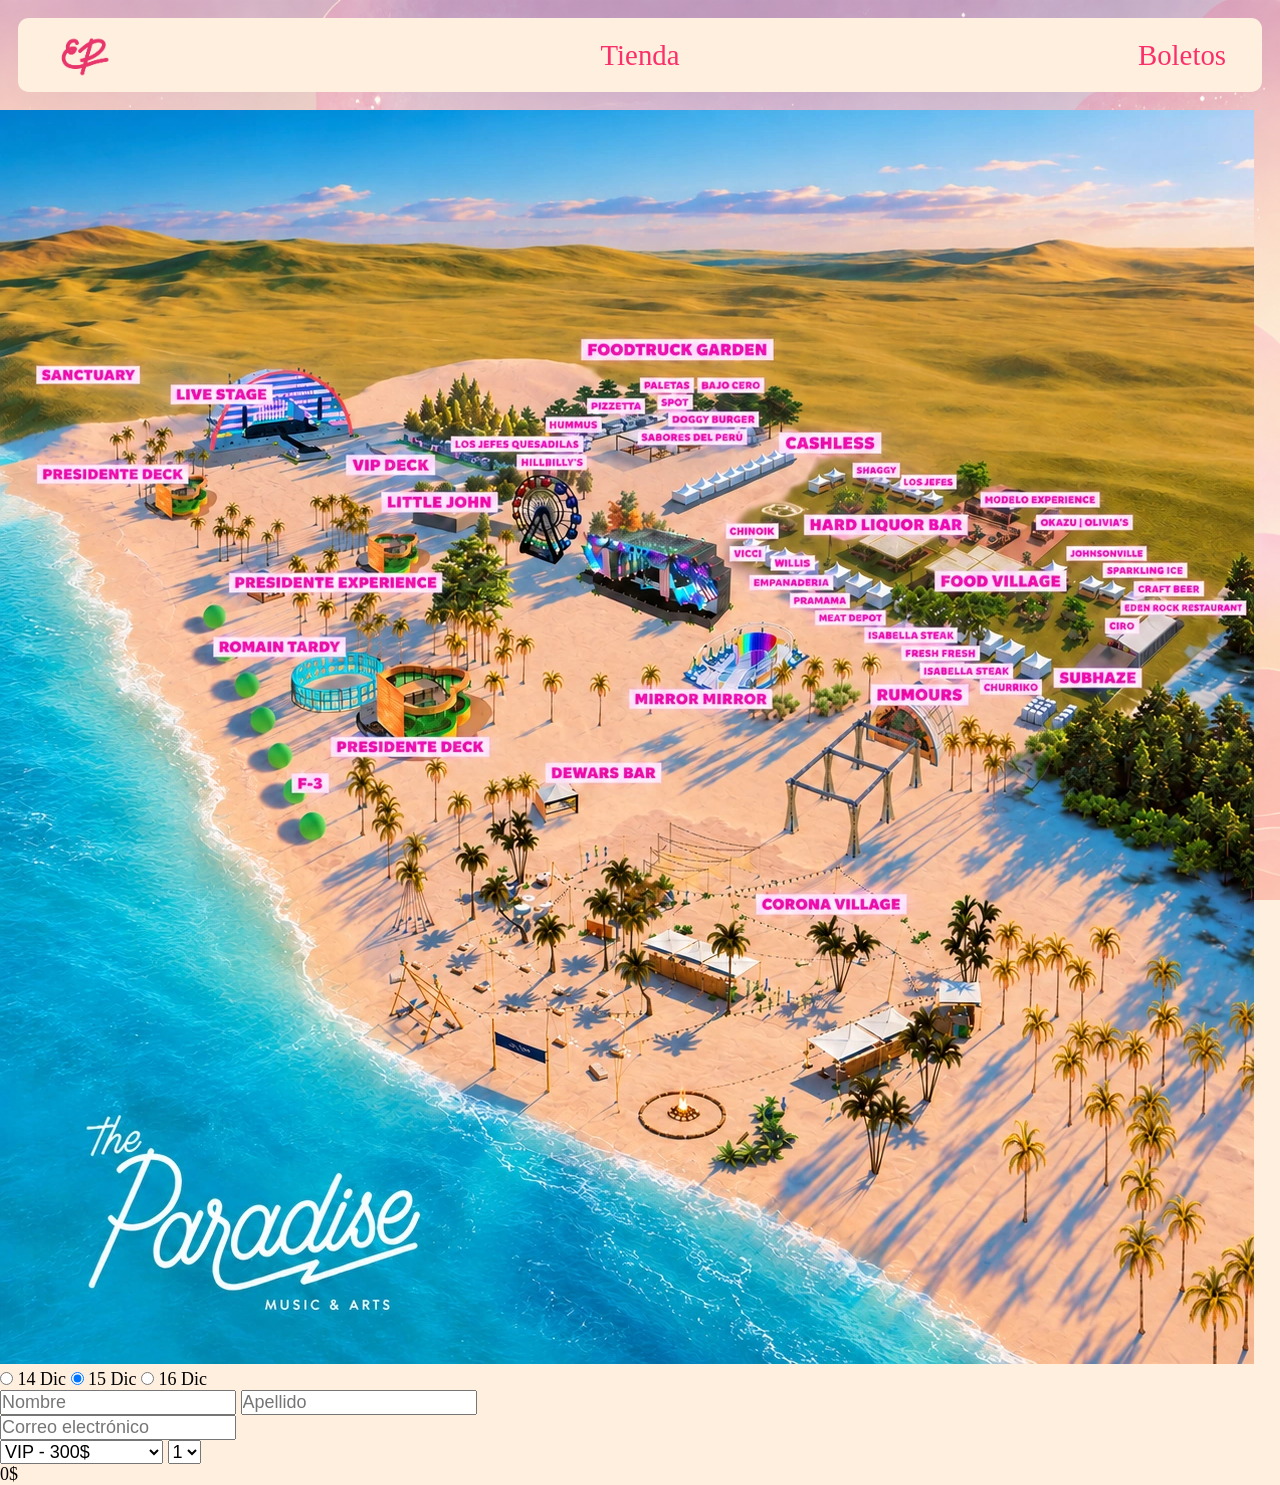
==== boletos.html @ 7d15ff13 "creacion del html" ====
<!DOCTYPE html>
<html lang="en">
<head>
    <meta charset="UTF-8">
    <meta name="viewport" content="width=device-width, initial-scale=1.0">
    <title>Boletos</title>
    <link rel="stylesheet" href="CSS/style.css">
</head>
<body>
        <!-- FONDO -->
     <img class="fondo-boletos" src="MEDIA/IMG/Fondo_Electric_Paradise.webp" alt="">

    <!-- NAVBAR -->
    <header>
        <!-- LOGO -->
         <a class="ILOGO" href="index.html">
            <img src="MEDIA/IMG/Isologo_E.P.webp" alt="Electric Paradise">
         </a>

         <nav>
            <ul>
                <li class="centro"><a href="tienda.html">Tienda</a></li>
                <li><a href="#">Boletos</a></li>
            </ul>
         </nav>
    </header>

    <main>
        <section class="boletos">
            <!-- MAPA -->
            <img class="mapa" src="MEDIA/IMG/mapa_E.P.webp" alt="Mapa del festival Electric Paradise">

            <!-- COMPRA -->
            <div class="compra">
                <!-- FECHAS -->
                <div class="fechas">
                    <input type="radio" name="fecha" id="dia14" value="14">
                    <label for="dia14">14 Dic</label>

                    <input type="radio" name="fecha" id="dia15" value="15" checked>
                    <label for="dia15">15 Dic</label>

                    <input type="radio" name="fecha" id="dia16" value="16">
                    <label for="dia16">16 Dic</label>
                </div>

                <!-- FORMULARIO -->
                <form class="formulario" id="formulario">
                    <div class="fila">
                        <input type="text" id="nombre" placeholder="Nombre">
                        <input type="text" id="apellido" placeholder="Apellido">
                    </div>

                    <input type="email" id="correo" placeholder="Correo electrónico">

                    <div class="fila">
                        <select class="tipo" id="tipo">
                            <option value="150">General - 150$</option>
                            <option value="300" selected>VIP - 300$</option>
                            <option value="500">Backstage - 500$</option>
                        </select>

                        <select class="cantidad" id="cantidad">
                            <option value="1">1</option>
                            <option value="2">2</option>
                            <option value="3">3</option>
                            <option value="4">4</option>
                            <option value="5">5</option>
                        </select>
                    </div>

                    <p class="total" id="total">0$</p>
                </form>

            </div>
        </section>
    </main>

    
</body>
</html>
---- CSS/style.css ----
* {
    margin: 0;
    padding: 0;
    box-sizing: border-box;
    font-size: 18px;
}


@font-face {
    font-family: Chewy;
    src: url(/Users/gabrielaalvarez/Desktop/WEB/Electric_Paradise/TIPO/Chewy-Regular.ttf);
}

:root {
    --color-principal: #F9306A;
    --color-selec: #D30540;
    --color-fondo: #FFEFDE;
    --color-segundo: #CFEDDE;
    --color-tercer: #5EB6B4;
    --tipo-texto: Chewy;
    --espacio: 7rem;
}

body {
    background-color: var(--color-fondo);
}

/* NAVBAR */

a {
    text-decoration: none;
}

ul {
    list-style: none;
}

header {
    display: flex;
    justify-content: space-between;
    align-items: center;
    padding: 0.4rem 2rem;
    background-color: var(--color-fondo);
    border-radius: 0.6rem;
    margin: 1rem;
    position: relative;
    z-index: 10;
}

.ILOGO img {
    width: 60px;
    height: auto;
    display: block;
    transition: 0.3s;
}

.ILOGO:hover img {
    transform: scale(1.1);
}


nav ul {
    display: flex;
}

.centro {
    position: absolute;
    left: 50%;
    transform: translateX(-50%);
}


nav a {
    font-family: var(--tipo-texto);
    color: var(--color-principal);
    font-size: 1.6rem;
    transition: 0.3s;
}


nav a:hover {
    color: var(--color-selec);
}

/* HOME */

/* FONDO */

.fondo {
    position: absolute;
    top: 0;
    left: 0;
    width: 100%;
    height: auto;
    z-index: -1;
}

/* HERO */


/* logo */
.HERO {
    position: relative;
    padding: 8rem 1rem;
}

.HERO h1 {
    position: relative;
    z-index: 2;
}

.HERO img {
    display: block;
    width: 40rem;
    max-width: 100%;
    height: auto;
    margin: 0 auto;
    transition: 0.3s;

}

.HERO h1 img:hover {
    transform: scale(1.1);
}

/* palmeras */
.HERO .palmera {
    position: absolute;
    top: 5rem;
    width: 32%;
    height: auto;
    pointer-events: none;
    z-index: 0;
}

/* .palmera{

} */

.izquierda {
    left: -2rem;
    animation: mecer-izq 2s ease-in-out infinite alternate;
}

.derecha {
    right: -2rem;
    transform: scaleX(-1);
    animation: mecer-der 2s ease-in-out infinite alternate;
}

@keyframes mecer-izq {
    from {
        transform: rotate(-2deg);
    }
    to {
        transform: rotate(2deg);
    }
}

@keyframes mecer-der {
    from {
        transform: scaleX(-1) rotate(-2deg);
    }
    to {
        transform: scaleX(-1) rotate(2deg);
    }
}

/* CARRUSEL */

.carrusel {
    overflow: hidden;
    padding: 6rem 0;
}

.cinta {
    display: flex;
    width: max-content;
    animation: girar 30s linear infinite;
}

.cinta img {
    width: 22rem;
    aspect-ratio: 3 / 4;
    object-fit: cover;
    border-radius: 0.6rem;
    margin-right: 3rem;
    transition: transform 0.3s ease, box-shadow 0.3s ease;
    cursor: pointer;
}

.cinta img:hover {
    transform: scale(1.1);
    box-shadow: 0 0.8rem 1.5rem rgba(0, 0, 0, 0.25);
    position: relative;
    z-index: 1;
}


@keyframes girar {
    from {
        transform: translateX(0);
    }
    to {
        transform: translateX(-50%);
    }
}

/* LINE-UP */

.lineup {
    padding: 4rem 2rem;
}

.titulo {
    display: block;
    width: 31rem;
    max-width: 100%;
    height: auto;
    margin: 0 auto;
}

/* DETRAS DE CAMARA */

.detras {
    display: flex;
    padding-top: 9rem;
    justify-content: center;
}

.detras video {
    width: 50rem;
    border-radius: 1rem;
    object-fit: cover;

}

.DetrasCamara {
    padding-top: 3rem;
    padding-bottom: 3rem;
}

/* FOOTER */

.footer-p {
    position: relative;
    background-color: var(--color-fondo);
}

footer .palmera {
    position: absolute;
    bottom: 0;
    width: 20%;
    height: auto;
    pointer-events: none;
}

.footer-cont {
    position: relative;
    z-index: 1;
    display: flex;
    justify-content: center;
    align-items: flex-start;
    gap: 5rem;
    /* padding: 4rem 2rem; */
    padding-top: 4rem;
    padding-bottom: 2rem;
}

.footer-logo {
    width: 14rem;
    height: auto;
    align-self: center;
}

.columna {
    text-align: center;
}

.columna h3 {
    font-family: var(--tipo-texto);
    color: var(--color-principal);
    font-size: 1.3rem;
    margin-bottom: 1rem;
}

.columna ul {
    display: flex;
    flex-direction: column;
    gap: 0.5rem;
}

.columna a {
    font-family: var(--tipo-texto);
    color: var(--color-principal);
    font-size: 1rem;
    transition: 0.3s;
}

.columna a:hover {
    color: var(--color-selec);
}

/* REDES */

.redes {
    display: flex;
    justify-content: center;
    gap: 0.8rem;
    margin-bottom: 1rem;
}

.redes a {
    display: flex;
    justify-content: center;
    align-items: center;
    width: 2.5rem;
    height: 2.5rem;
    border-radius: 50%;
    background-color: var(--color-principal);
    transition: transform 0.3s ease;
}

.redes a:hover {
    transform: scale(1.1);
}

.redes img {
    width: 75%;
    height: 75%;
    object-fit: contain;
}

.frase {
    display: block;
    width: 12rem;
    height: auto;
    margin: 0 auto;
}

.copyright {
    background-color: var(--color-principal);
    color: var(--color-fondo);
    text-align: center;
    padding: 0.8rem;
    font-family: var(--tipo-texto);
    font-size: 0.8rem;
}

/* TIENDA */

/* HEADER */

.header-tienda {
    background-color: var(--color-principal);
}

.header-tienda nav a {
    color: var(--color-fondo);
}

.header-tienda nav a:hover {
    color: white;
}

.degradado {
    position: relative;
    overflow: hidden;
    background: linear-gradient(
        to bottom,
        var(--color-fondo) 0%,
        var(--color-segundo) 20%,
        var(--color-tercer) 100%
    );
    padding: 22rem 2rem 8rem;

}

.HERO-tienda {
    padding: 9rem 1rem 0rem;
}

.HERO-tienda img {
    display: block;
    width: 50rem;
    max-width: 100%;
    height: auto;
    margin: 0 auto;
}


/* GALERIA DE PRODUCTOS */

.productos {
    /* padding-top: 15rem; */
}

.galeria {
    display: flex;
    flex-wrap: wrap;
    gap: var(--espacio);
    max-width: 65rem;
    margin: 0 auto;
    position: relative;
    z-index: 1;
    padding-top: 7rem;
}

.galeria img {
    width: calc((100% - var(--espacio)) / 2);
    aspect-ratio: 1 / 1;
    object-fit: contain;
    background-color: white;
    padding: 0.5rem;
    border-radius: 0.6rem;
    transition: transform 0.3s ease, box-shadow 0.3s ease;
}

.galeria img:hover {
    transform: scale(1.05);
    box-shadow: 0 0.8rem 1.5rem rgba(0, 0, 0, 0.2);
}

.espuma {
    position: absolute;
    top: 0;
    left: 0;
    width: 100%;
    height: auto;
    transform: rotate(-4deg) scale(1.3);
    animation: olas 2.5s ease-in-out infinite alternate;
}

@keyframes olas {
    from {
        transform: translateY(0) rotate(-4deg) scale(1.3);
    }
    to {
        transform: translateY(4rem) rotate(-4deg) scale(1.3);
    }
}

.burbuja {
    position: absolute;
    height: auto;
    z-index: 2;
    pointer-events: none;
    animation: latir 0.5s ease-in-out infinite alternate;
}

@keyframes latir {
    from {
        transform: scale(1);
    }
    to {
        transform: scale(1.1);
    }
}

.grande { width: 8rem; }
.chica  { width: 4rem; }
.mini   { width: 3rem; }

.b1  { top: 15%; left: 3%; }
.b2  { top: 25%; left: 39%; }
.b3  { top: 29%; left: 50%; }
.b4  { top: 45%; left: 5%; }
.b5  { top: 43%; left: 87%; }
.b6  { top: 59%; left: 42%; }
.b7  { top: 61%; left: 19%; }
.b8  { top: 62%; left: 5%; }
.b9  { top: 79%; left: 75%; }
.b10 { top: 80%; left: 84%; }
.b11 { top: 94%; left: 5%; }
.b12 { top: 96%; left: 19%; }

/* BOLETOS */

.fondo-boletos {
    position: absolute;
    top: 0;
    left: 0;
    width: 100%;
    height: 100%;
    z-index: -1;
}
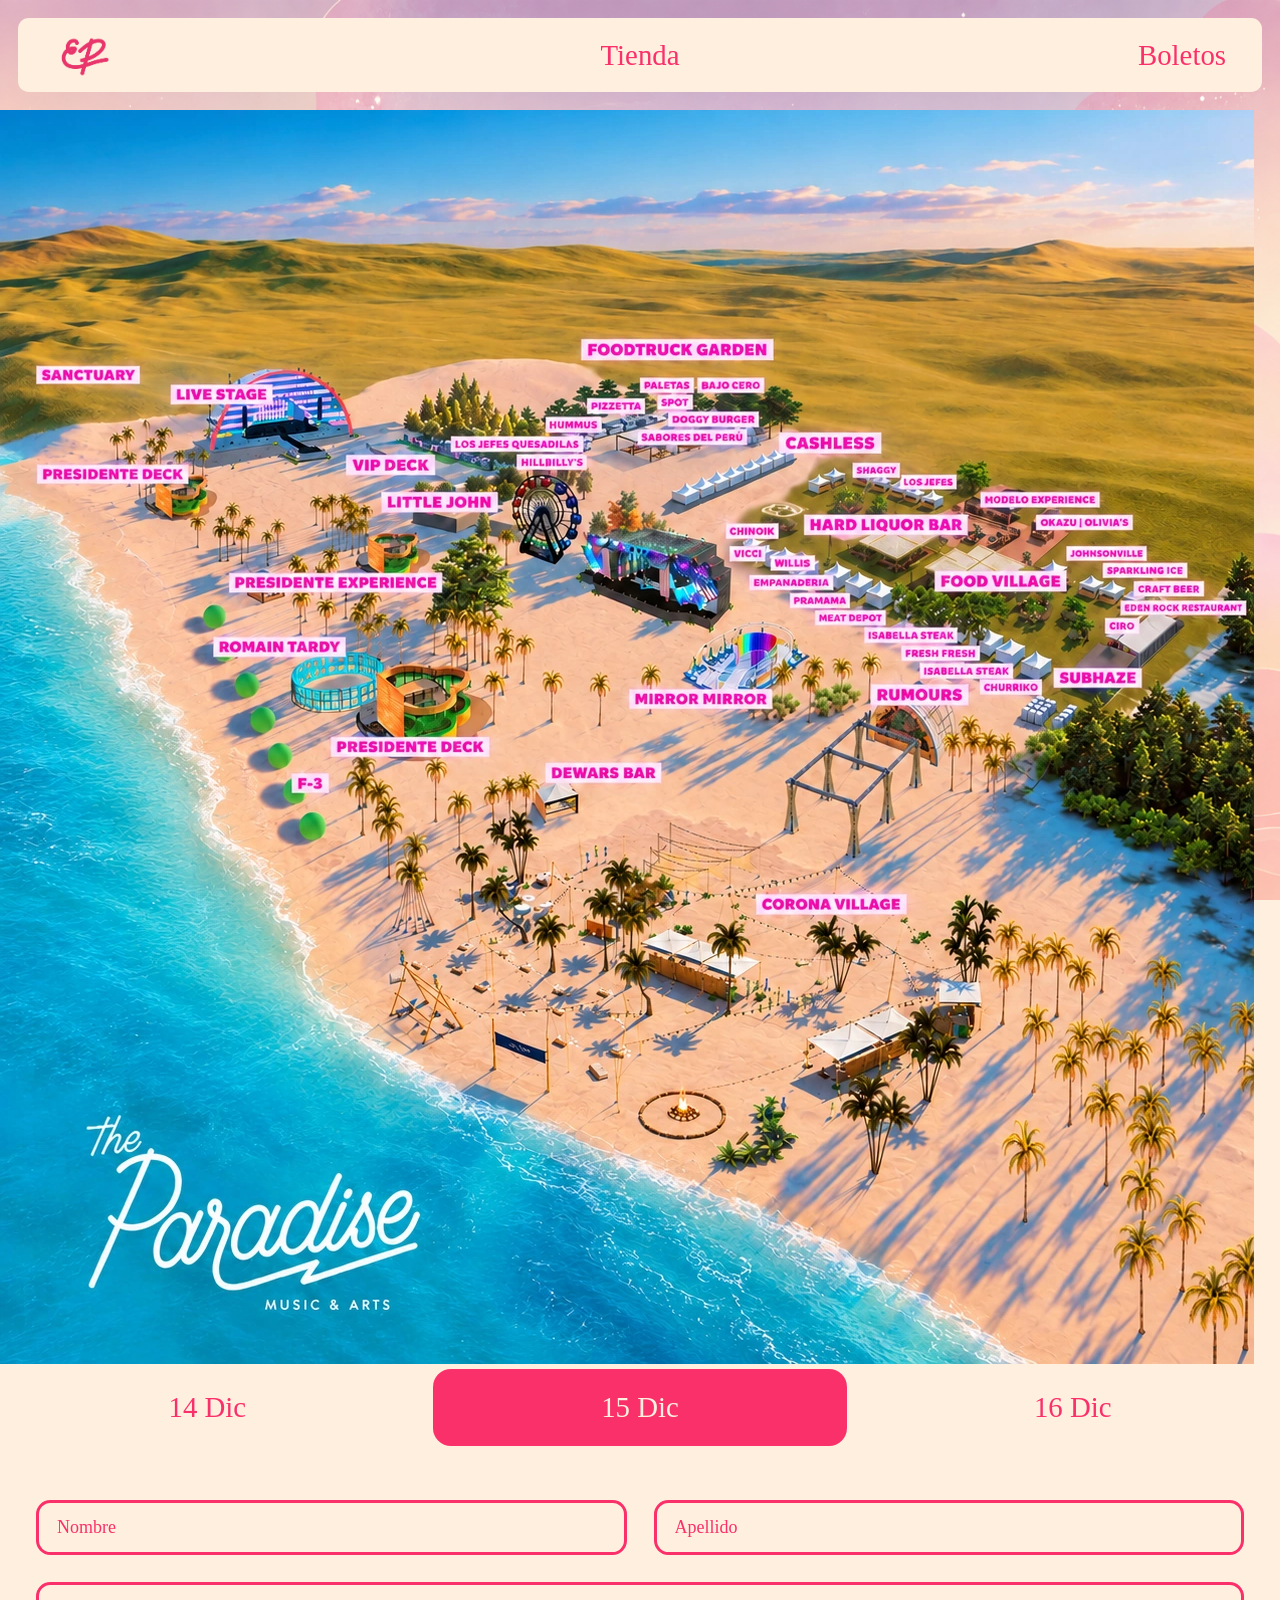
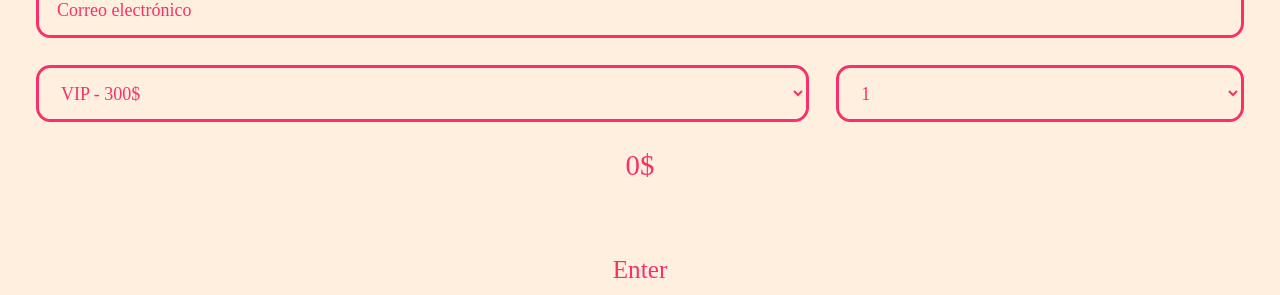
==== commit ace41f68: "boton enter primero fue hacer el css del formulario y luego lo del boton" ====
--- a/boletos.html
+++ b/boletos.html
@@ -72,6 +72,8 @@
                     <p class="total" id="total">0$</p>
                 </form>
 
+                  <button type="submit" form="formulario" class="boton" id="enter">Enter</button>
+
             </div>
         </section>
     </main>
--- a/CSS/style.css
+++ b/CSS/style.css
@@ -485,7 +485,115 @@
     z-index: -1;
 }
 
-
-
-
-
+/* fechas */
+
+.fechas {
+    display: flex;
+    gap: 1rem;
+    margin-bottom: 1rem;
+}
+
+.fechas input {
+    position: absolute;
+    opacity: 0;
+}
+
+.fechas label {
+    flex: 1;
+    text-align: center;
+    padding: 1.2rem 0;
+    background-color: var(--color-fondo);
+    color: var(--color-principal);
+    font-family: var(--tipo-texto);
+    font-size: 1.6rem;
+    border-radius: 1rem;
+    cursor: pointer;
+    transition: 0.3s;
+}
+
+.fechas label:hover {
+    transform: scale(1.05);
+}
+
+.fechas input:checked + label {
+    background-color: var(--color-principal);
+    color: var(--color-fondo);
+}
+
+/* formulario */
+
+.formulario {
+    display: flex;
+    flex-direction: column;
+    gap: 1.5rem;
+    background-color: var(--color-fondo);
+    padding: 2rem;
+    border-radius: 1rem;
+}
+
+.fila {
+    display: flex;
+    gap: 1.5rem;
+}
+
+.formulario input,
+.formulario select {
+    width: 100%;
+    padding: 0.8rem 1rem;
+    background-color: transparent;
+    border: 3px solid var(--color-principal);
+    border-radius: 0.8rem;
+    color: var(--color-principal);
+    font-family: var(--tipo-texto);
+    font-size: 1rem;
+}
+
+.formulario input::placeholder {
+    color: var(--color-principal);
+}
+
+.formulario input:focus,
+.formulario select:focus {
+    outline: none;
+    border-color: var(--color-selec);
+}
+
+.tipo {
+    flex: 2;
+}
+
+.cantidad {
+    flex: 1;
+}
+
+.total {
+    text-align: center;
+    color: var(--color-principal);
+    font-family: var(--tipo-texto);
+    font-size: 1.6rem;
+}
+
+/* Boton enter */
+
+.boton {
+    display: block;
+    margin: 1.5rem auto 0;
+    padding: 0.6rem 3rem;
+    background-color: var(--color-fondo);
+    color: var(--color-principal);
+    font-family: var(--tipo-texto);
+    font-size: 1.4rem;
+    border: none;
+    border-radius: 0.8rem;
+    cursor: pointer;
+    transition: 0.3s;
+}
+
+.boton:hover {
+    background-color: var(--color-principal);
+    color: var(--color-fondo);
+}
+
+
+
+
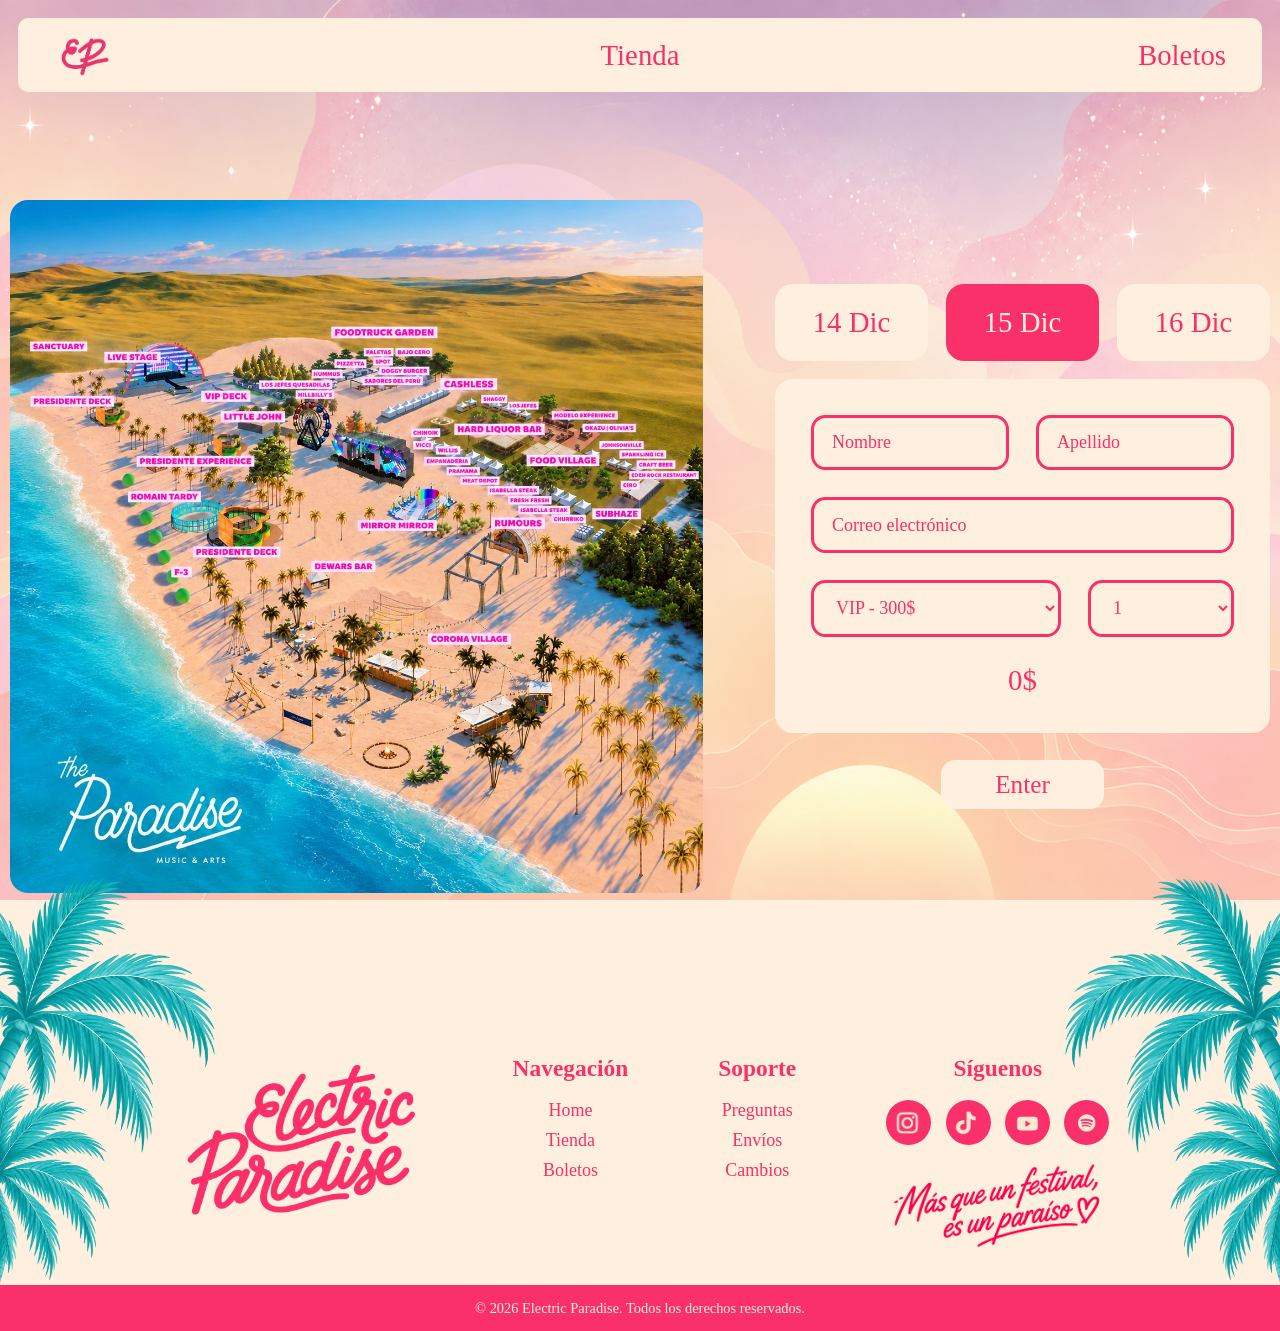
==== commit 066021a6: "coloque el footer y arregle parde cositas de como se veia el formulario y el mapa" ====
--- a/boletos.html
+++ b/boletos.html
@@ -77,6 +77,60 @@
             </div>
         </section>
     </main>
+    
+        <!-- FOOTER -->
+    <footer>
+        <div class="footer-p">
+            <img class="palmera izquierda" src="MEDIA/IMG/Palmeritas_footer.webp" alt="">
+            <img class="palmera derecha" src="MEDIA/IMG/Palmeritas_footer.webp" alt="">
+
+            <div class="footer-cont">
+                <a href="">
+                    <img class="footer-logo" src="MEDIA/IMG/Logo_E.P..webp" alt="Electric Paradise">
+    
+                </a>
+
+                <div class="columna">
+                    <h3>Navegación</h3>
+                    <ul>
+                        <li><a href="index.html">Home</a></li>
+                        <li><a href="tienda.html">Tienda</a></li>
+                        <li><a href="#">Boletos</a></li>
+                    </ul>
+                </div>
+
+                <div class="columna">
+                    <h3>Soporte</h3>
+                    <ul>
+                        <li><a href="#">Preguntas</a></li>
+                        <li><a href="#">Envíos</a></li>
+                        <li><a href="#">Cambios</a></li>
+                    </ul>
+                </div>
+
+                <div class="columna">
+                    <h3>Síguenos</h3>
+                    <div class="redes">
+                        <a href="">
+                            <img src="MEDIA/IMG/Iconos_E.P./Instagram.webp" alt="">
+                        </a>                        
+                        <a href="">
+                            <img src="MEDIA/IMG/Iconos_E.P./TikTok.webp" alt="">
+                        </a>                        
+                        <a href="">
+                            <img src="MEDIA/IMG/Iconos_E.P./YouTube.webp" alt="">
+                        </a>
+                        <a href="">
+                            <img src="MEDIA/IMG/Iconos_E.P./Spotify.webp" alt="">
+                        </a>
+                    </div>
+                    <img class="frase" src="MEDIA/IMG/Footer_frase.webp" alt="Más que un festival, es un paraíso">
+                </div>
+            </div>
+        </div>
+
+        <p class="copyright">© 2026 Electric Paradise. Todos los derechos reservados.</p>
+    </footer>
 
     
 </body>
--- a/CSS/style.css
+++ b/CSS/style.css
@@ -476,6 +476,25 @@
 
 /* BOLETOS */
 
+.boletos {
+    display: flex;
+    align-items: center;
+    gap: 4rem;
+    max-width: 70rem;
+    margin: 0 auto;
+    padding: 5rem 0rem;
+}
+
+.mapa {
+    width: 55%;
+    height: auto;
+    border-radius: 1rem;
+}
+
+.compra {
+    width: 45%;
+}
+
 .fondo-boletos {
     position: absolute;
     top: 0;
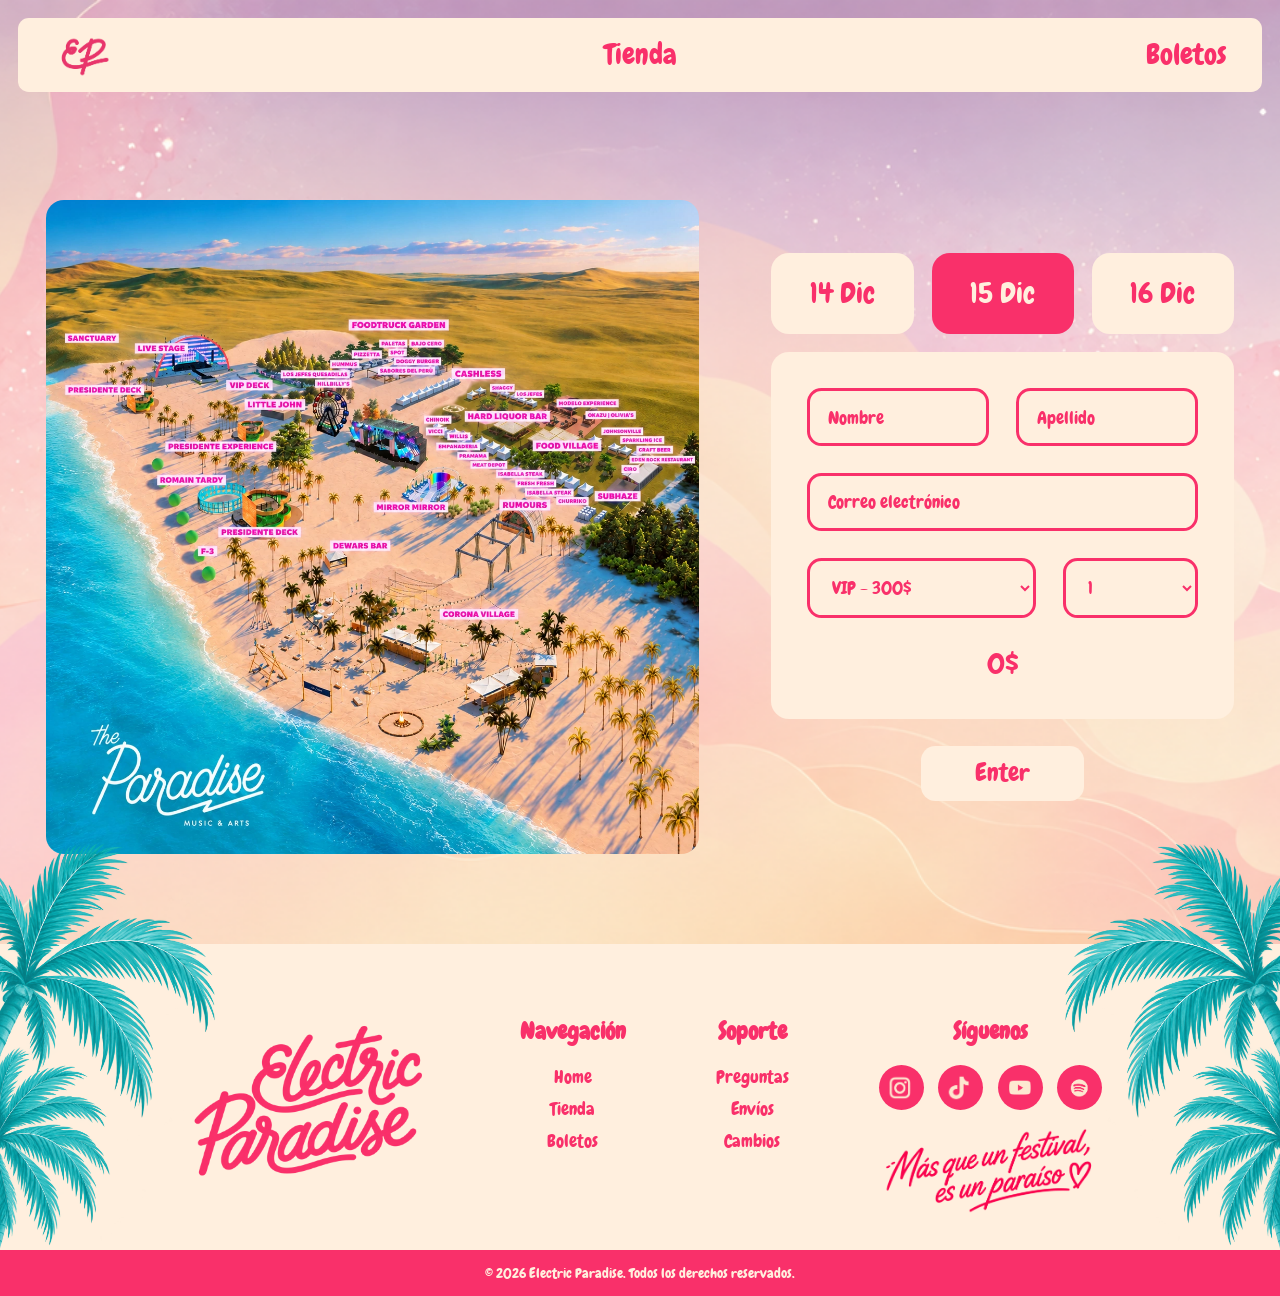
==== commit 393dcef7: "js de formulario" ====
--- a/boletos.html
+++ b/boletos.html
@@ -17,12 +17,17 @@
             <img src="MEDIA/IMG/Isologo_E.P.webp" alt="Electric Paradise">
          </a>
 
-         <nav>
+         <nav id="menu">
             <ul>
                 <li class="centro"><a href="tienda.html">Tienda</a></li>
                 <li><a href="#">Boletos</a></li>
             </ul>
          </nav>
+
+         <button class="hamb" id="hamb">
+            <img src="MEDIA/IMG/Icono_hamb.webp" alt="">
+         </button>
+
     </header>
 
     <main>
@@ -55,6 +60,7 @@
 
                     <div class="fila">
                         <select class="tipo" id="tipo">
+                            <option value="0" selected>Tipo de boleto</option>
                             <option value="150">General - 150$</option>
                             <option value="300" selected>VIP - 300$</option>
                             <option value="500">Backstage - 500$</option>
@@ -77,7 +83,7 @@
             </div>
         </section>
     </main>
-    
+
         <!-- FOOTER -->
     <footer>
         <div class="footer-p">
@@ -132,6 +138,9 @@
         <p class="copyright">© 2026 Electric Paradise. Todos los derechos reservados.</p>
     </footer>
 
-    
+
+    <!-- JS -->
+    <script src="JS/formulario.js"></script>
+    <script src="JS/script.js"></script> 
 </body>
 </html>
--- a/CSS/style.css
+++ b/CSS/style.css
@@ -8,9 +8,8 @@
 
 @font-face {
     font-family: Chewy;
-    src: url(/Users/gabrielaalvarez/Desktop/WEB/Electric_Paradise/TIPO/Chewy-Regular.ttf);
-}
-
+    src: url(../TIPO/Chewy-Regular.ttf);
+}
 :root {
     --color-principal: #F9306A;
     --color-selec: #D30540;
@@ -22,7 +21,10 @@
 }
 
 body {
+    position: relative;
     background-color: var(--color-fondo);
+    display: flow-root;
+
 }
 
 /* NAVBAR */
@@ -82,6 +84,12 @@
     color: var(--color-selec);
 }
 
+/* HAMBURGUESA */
+
+.hamb {
+    display: none;
+}
+
 /* HOME */
 
 /* FONDO */
@@ -91,7 +99,9 @@
     top: 0;
     left: 0;
     width: 100%;
-    height: auto;
+    height: 100%;
+    object-fit: cover;
+    object-position: top center;
     z-index: -1;
 }
 
@@ -102,6 +112,7 @@
 .HERO {
     position: relative;
     padding: 8rem 1rem;
+    overflow-x: clip;
 }
 
 .HERO h1 {
@@ -230,9 +241,9 @@
 
 .detras video {
     width: 50rem;
+    max-width: 100%;
     border-radius: 1rem;
     object-fit: cover;
-
 }
 
 .DetrasCamara {
@@ -245,6 +256,7 @@
 .footer-p {
     position: relative;
     background-color: var(--color-fondo);
+    overflow-x: clip;
 }
 
 footer .palmera {
@@ -262,9 +274,9 @@
     justify-content: center;
     align-items: flex-start;
     gap: 5rem;
-    /* padding: 4rem 2rem; */
     padding-top: 4rem;
     padding-bottom: 2rem;
+    flex-wrap: wrap;
 }
 
 .footer-logo {
@@ -443,7 +455,7 @@
 .burbuja {
     position: absolute;
     height: auto;
-    z-index: 2;
+    z-index: 0;
     pointer-events: none;
     animation: latir 0.5s ease-in-out infinite alternate;
 }
@@ -482,7 +494,7 @@
     gap: 4rem;
     max-width: 70rem;
     margin: 0 auto;
-    padding: 5rem 0rem;
+    padding: 5rem 2rem;
 }
 
 .mapa {
@@ -501,6 +513,8 @@
     left: 0;
     width: 100%;
     height: 100%;
+    object-fit: cover;
+    object-position: top center;
     z-index: -1;
 }
 
@@ -614,5 +628,217 @@
 }
 
 
-
-
+/* RESPONSIVE */
+
+/* ===== CELULAR ===== */
+
+@media (max-width: 600px) {
+
+    /* PARA TODO */
+    header {
+        padding: 0.4rem 1rem;
+    }
+
+    .ILOGO img {
+        width: 2rem;
+    }
+
+    nav a {
+        font-size: 0.9rem;
+    }
+
+    /* hamburguesa */
+
+    .hamb {
+        display: block;
+        background: none;
+        border: none;
+        padding: 0;
+        cursor: pointer;
+    }
+
+    .hamb img {
+        width: 2.8rem;
+        height: auto;
+        display: block;
+    }
+
+    /* menu cerrado */
+    nav {
+        display: none;
+        position: absolute;
+        top: 100%;
+        left: 0;
+        right: 0;
+        margin-top: 0.5rem;
+        padding: 1rem;
+        background-color: var(--color-fondo);
+        border-radius: 0.6rem;
+    }
+
+    /* menu abierto */
+    nav.abierto {
+        display: block;
+    }
+
+    nav ul {
+        flex-direction: column;
+        align-items: center;
+        gap: 1rem;
+    }
+
+    .centro {
+        position: static;
+        transform: none;
+    }
+
+    /* HOME */
+    .HERO {
+        padding: 15rem 1rem 15rem;
+    }
+
+    .HERO h1 img {
+        width: 86%;
+    }
+
+    .HERO .palmera {
+        width: 40%;
+        padding-top: 9rem;
+    }
+
+    .HERO .derecha {
+        right: -1rem;
+    }
+
+    .HERO .izquierda {
+        left: -1rem;
+    }
+
+    .carrusel {
+        padding: 2rem 0 3rem;
+    }
+
+    .cinta img {
+        width: 16rem;
+        margin-right: 3rem;
+    }
+
+    .lineup {
+        padding: 2rem 1rem;
+    }
+
+    .titulo {
+        width: 60%;
+    }
+
+    .detras {
+        padding-top: 8rem;
+    }
+
+    .detras video {
+        width: 85%;
+    }
+
+    .DetrasCamara {
+        padding: 3rem 1rem;
+    }
+
+    footer .palmera {
+        width: 47%;
+    }
+
+    footer .izquierda {
+        left: -1rem;
+    }
+
+    footer .derecha {
+        right: -1rem;
+    }
+
+    /* TIENDA */
+
+    :root {
+        --espacio: 1.2rem;
+    }
+
+    .header-tienda nav {
+        background-color: var(--color-principal);
+    }
+
+    .HERO-tienda {
+        padding: 14rem 1rem 13rem;
+    }
+
+    .HERO-tienda img {
+        width: 85%;
+    }
+
+    .degradado {
+        padding: 6rem 1rem 4rem;
+    }
+
+    .galeria {
+        padding-top: 4rem;
+    }
+
+    .grande { width: 3.5rem; }
+    .chica  { width: 2rem; }
+    .mini   { width: 1.5rem; }
+
+    /* BOLETOS */
+
+    .boletos {
+        flex-direction: column;
+        padding: 2rem 1rem 3rem;
+        gap: 2rem;
+    }
+
+    .mapa,
+    .compra {
+        width: 100%;
+    }
+
+    .fechas {
+        gap: 0.6rem;
+    }
+
+    .fechas label {
+        font-size: 1.1rem;
+        padding: 0.8rem 0;
+        border-radius: 0.8rem;
+    }
+
+    .formulario {
+        padding: 1.2rem;
+        gap: 1rem;
+    }
+
+    .fila {
+        gap: 0.8rem;
+    }
+
+        .formulario input,
+    .formulario select {
+        padding: 0.7rem 0.8rem;
+        font-size: 0.9rem;
+        border-width: 2px;
+    }
+
+    .total {
+        font-size: 1.3rem;
+    }
+
+    .boton {
+        font-size: 1.2rem;
+        padding: 0.6rem 2.5rem;
+    }
+
+
+
+}
+
+/* * {
+    outline: 1px solid red;
+} */
+
+
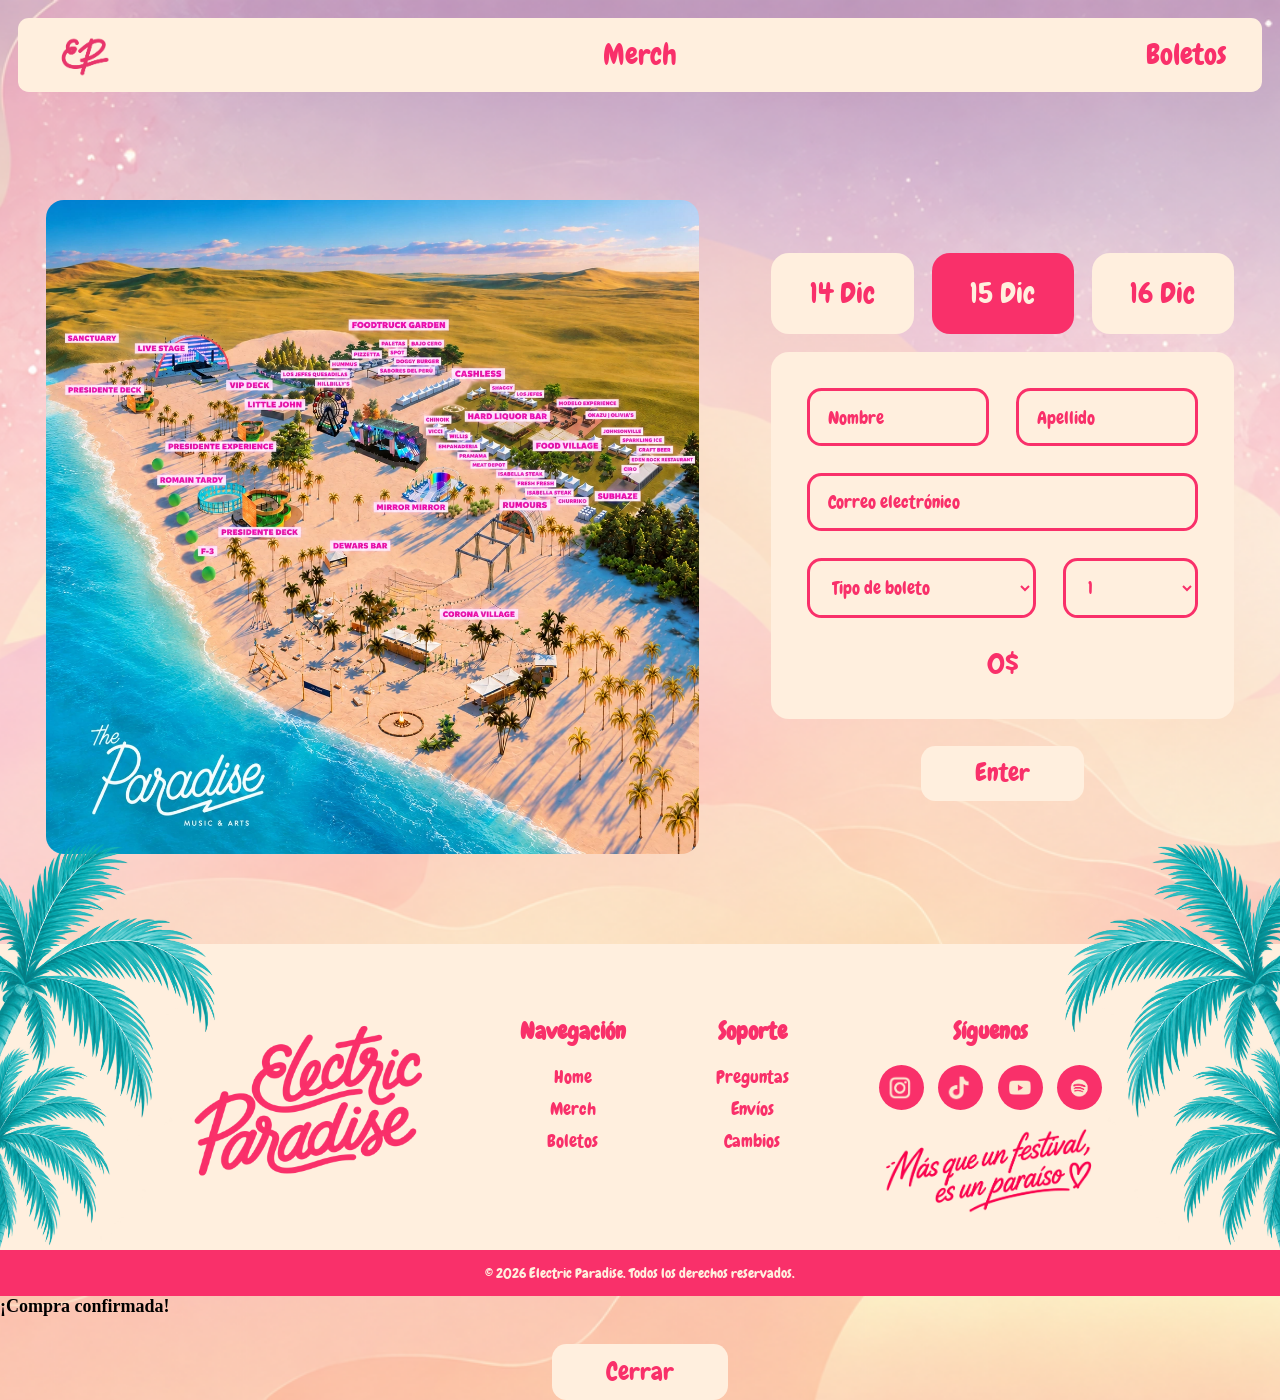
==== commit a090dfd8: "html del modal y cambie de tienda a merch" ====
--- a/boletos.html
+++ b/boletos.html
@@ -19,7 +19,7 @@
 
          <nav id="menu">
             <ul>
-                <li class="centro"><a href="tienda.html">Tienda</a></li>
+                <li class="centro"><a href="tienda.html">Merch</a></li>
                 <li><a href="#">Boletos</a></li>
             </ul>
          </nav>
@@ -62,7 +62,7 @@
                         <select class="tipo" id="tipo">
                             <option value="0" selected>Tipo de boleto</option>
                             <option value="150">General - 150$</option>
-                            <option value="300" selected>VIP - 300$</option>
+                            <option value="300">VIP - 300$</option>
                             <option value="500">Backstage - 500$</option>
                         </select>
 
@@ -100,7 +100,7 @@
                     <h3>Navegación</h3>
                     <ul>
                         <li><a href="index.html">Home</a></li>
-                        <li><a href="tienda.html">Tienda</a></li>
+                        <li><a href="tienda.html">Merch</a></li>
                         <li><a href="#">Boletos</a></li>
                     </ul>
                 </div>
@@ -138,6 +138,15 @@
         <p class="copyright">© 2026 Electric Paradise. Todos los derechos reservados.</p>
     </footer>
 
+        <!-- MODAL DE CONFIRMACIÓN -->
+    <div class="modal" id="modal">
+        <div class="modal-contenido">
+            <h2>¡Compra confirmada!</h2>
+            <p id="modal-texto"></p>
+            <button class="boton" id="cerrar-modal">Cerrar</button>
+        </div>
+    </div>
+
 
     <!-- JS -->
     <script src="JS/formulario.js"></script>
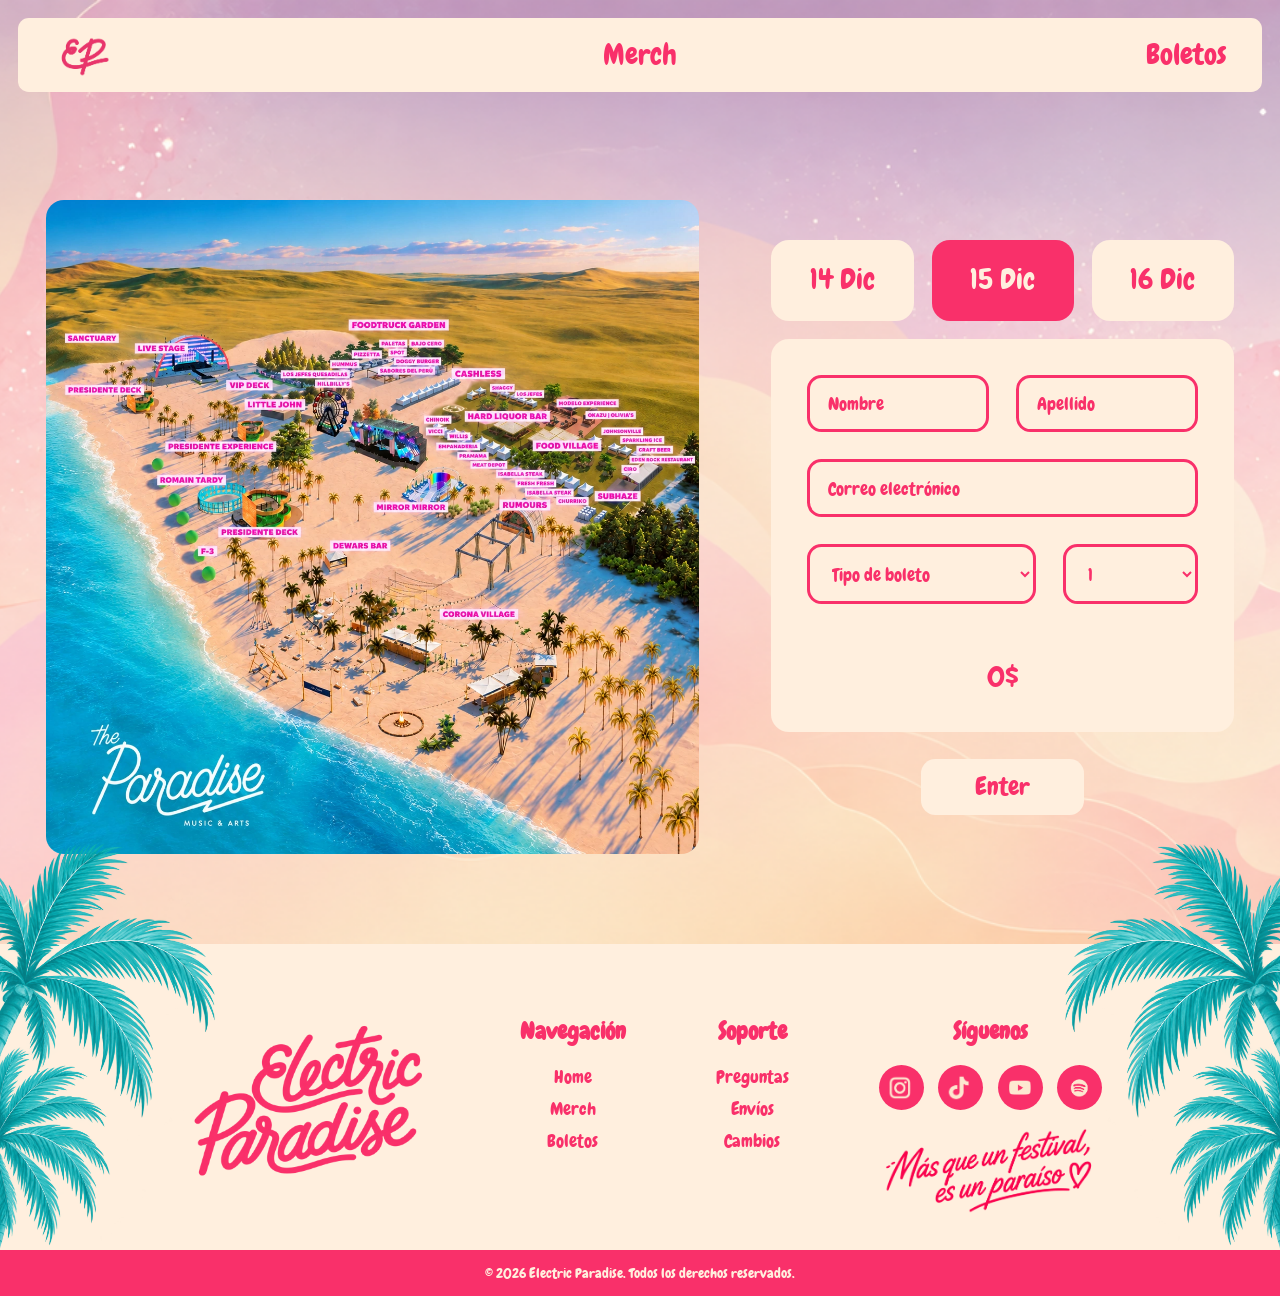
==== commit eba76767: "rellenar datos Agregue en html, css y el js, lo de que si no estaban lleno lo del formulario, se res" ====
--- a/boletos.html
+++ b/boletos.html
@@ -75,10 +75,11 @@
                         </select>
                     </div>
 
+                    <p class="error" id="error"></p>
                     <p class="total" id="total">0$</p>
                 </form>
 
-                  <button type="submit" form="formulario" class="boton" id="enter">Enter</button>
+                  <button type="button" form="formulario" class="boton" id="enter">Enter</button>
 
             </div>
         </section>
--- a/CSS/style.css
+++ b/CSS/style.css
@@ -599,6 +599,13 @@
     flex: 1;
 }
 
+.error {
+    text-align: center;
+    color: var(--color-selec);
+    font-family: var(--tipo-texto);
+    font-size: 0.9rem;
+}
+
 .total {
     text-align: center;
     color: var(--color-principal);
@@ -625,6 +632,47 @@
 .boton:hover {
     background-color: var(--color-principal);
     color: var(--color-fondo);
+}
+
+/* MODAL */
+
+.modal {
+    display: none;
+    position: fixed;
+    top: 0;
+    left: 0;
+    width: 100%;
+    height: 100%;
+    background-color: rgba(0, 0, 0, 0.5);
+    justify-content: center;
+    align-items: center;
+    z-index: 100;
+}
+
+.modal.abierto {
+    display: flex;
+}
+
+.modal-contenido {
+    width: 90%;
+    max-width: 25rem;
+    padding: 2rem;
+    background-color: var(--color-fondo);
+    border-radius: 1rem;
+    text-align: center;
+}
+
+.modal-contenido h2 {
+    font-family: var(--tipo-texto);
+    color: var(--color-principal);
+    font-size: 1.8rem;
+    margin-bottom: 1rem;
+}
+
+.modal-contenido p {
+    font-family: var(--tipo-texto);
+    color: var(--color-principal);
+    font-size: 1.1rem;
 }
 
 
